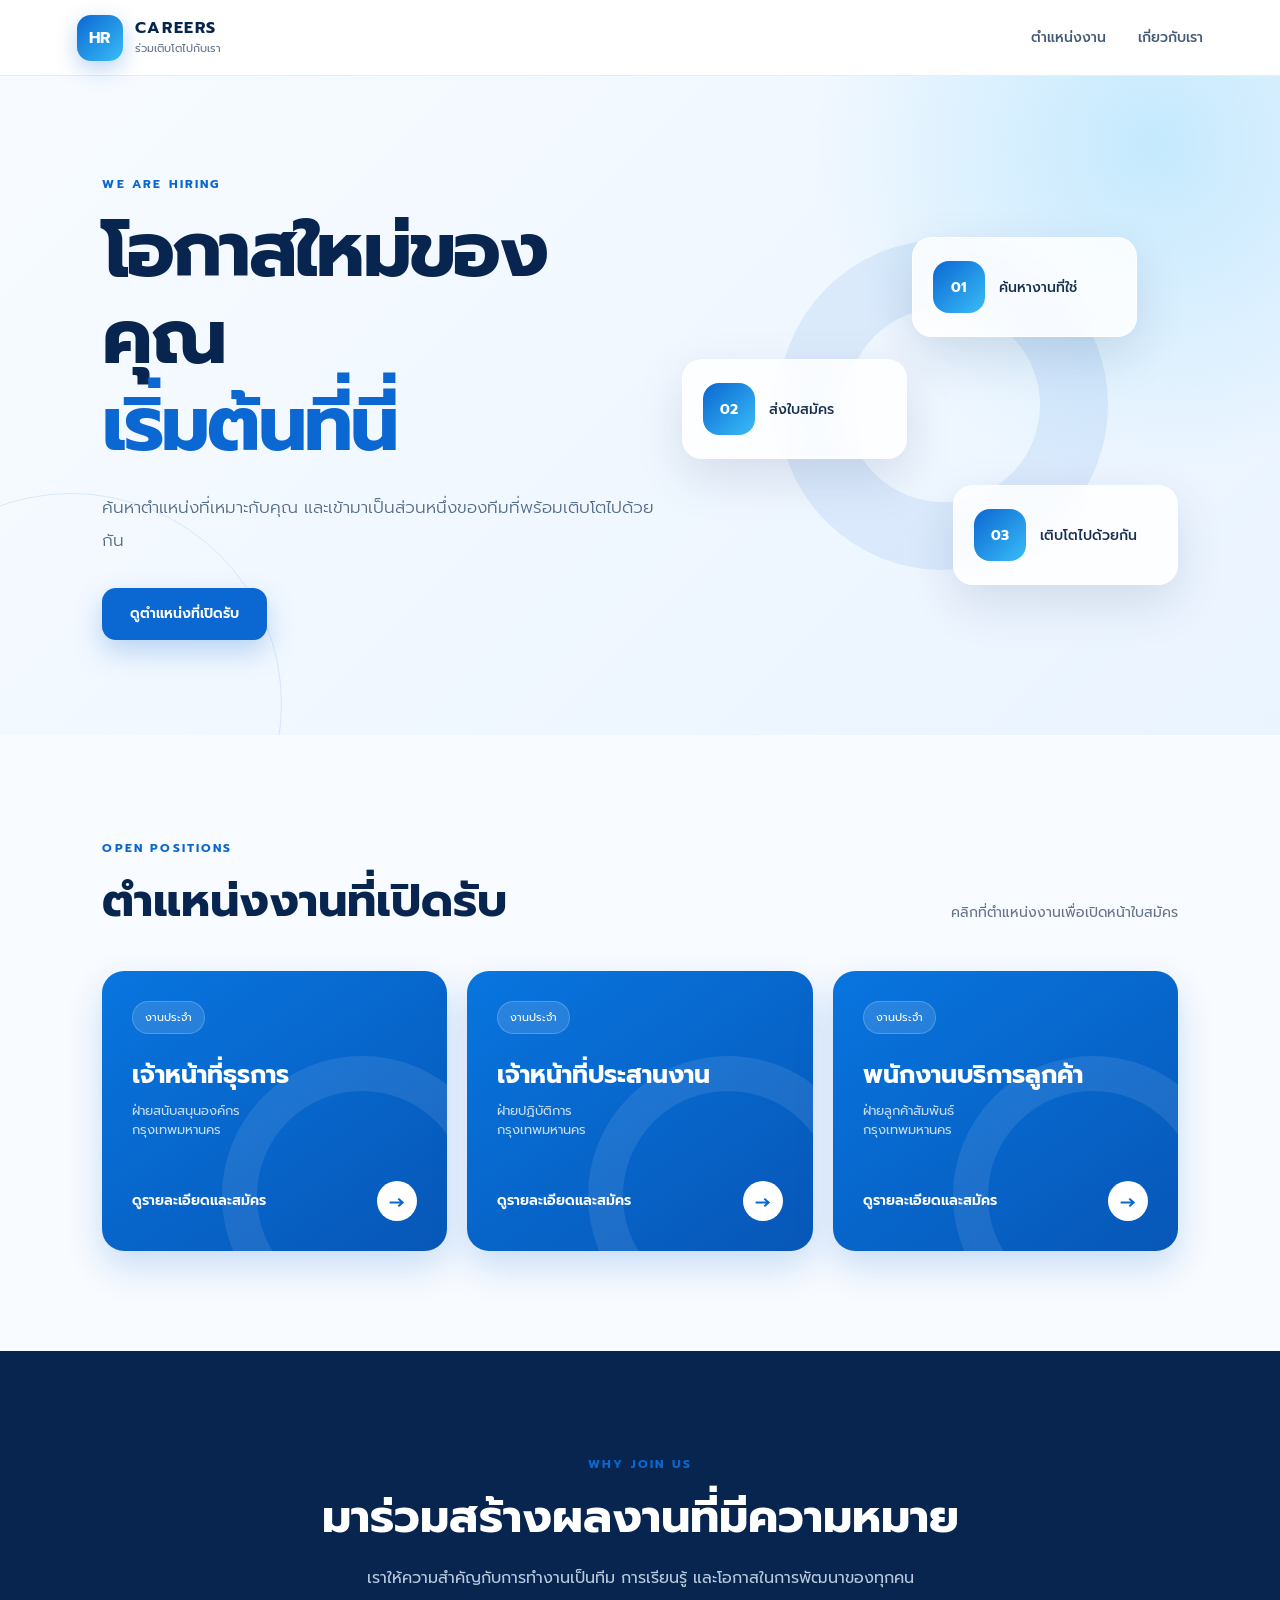
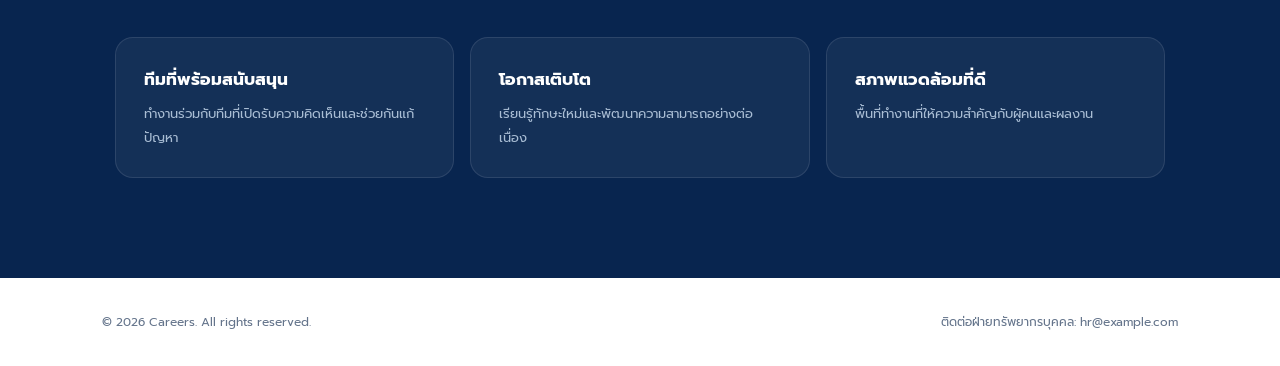
==== index.html @ 6c372742 "Add files via upload" ====
<!doctype html>
<html lang="th">
<head>
  <meta charset="UTF-8">
  <meta name="viewport" content="width=device-width, initial-scale=1.0">
  <meta name="description" content="เว็บไซต์ประกาศรับสมัครงาน">
  <title>ร่วมงานกับเรา</title>
  <link rel="preconnect" href="https://fonts.googleapis.com">
  <link rel="preconnect" href="https://fonts.gstatic.com" crossorigin>
  <link href="https://fonts.googleapis.com/css2?family=Prompt:wght@300;400;500;600;700&display=swap" rel="stylesheet">
  <link rel="stylesheet" href="styles.css">
</head>
<body>
  <header class="site-header">
    <a class="brand" href="#" aria-label="หน้าแรก">
      <span class="brand-mark">HR</span>
      <span class="brand-text">
        <strong>CAREERS</strong>
        <small>ร่วมเติบโตไปกับเรา</small>
      </span>
    </a>

    <nav aria-label="เมนูหลัก">
      <a href="#jobs">ตำแหน่งงาน</a>
      <a href="#about">เกี่ยวกับเรา</a>
    </nav>
  </header>

  <main>
    <section class="hero">
      <div class="hero-content">
        <span class="eyebrow">WE ARE HIRING</span>
        <h1>โอกาสใหม่ของคุณ<br><span>เริ่มต้นที่นี่</span></h1>
        <p>ค้นหาตำแหน่งที่เหมาะกับคุณ และเข้ามาเป็นส่วนหนึ่งของทีมที่พร้อมเติบโตไปด้วยกัน</p>
        <a class="primary-button" href="#jobs">ดูตำแหน่งที่เปิดรับ</a>
      </div>

      <div class="hero-art" aria-hidden="true">
        <div class="art-card art-card-one">
          <span class="art-icon">01</span>
          <span>ค้นหางานที่ใช่</span>
        </div>
        <div class="art-card art-card-two">
          <span class="art-icon">02</span>
          <span>ส่งใบสมัคร</span>
        </div>
        <div class="art-card art-card-three">
          <span class="art-icon">03</span>
          <span>เติบโตไปด้วยกัน</span>
        </div>
        <div class="art-circle"></div>
      </div>
    </section>

    <section class="jobs-section" id="jobs">
      <div class="section-heading">
        <div>
          <span class="eyebrow">OPEN POSITIONS</span>
          <h2>ตำแหน่งงานที่เปิดรับ</h2>
        </div>
        <p>คลิกที่ตำแหน่งงานเพื่อเปิดหน้าใบสมัคร</p>
      </div>

      <div class="job-grid" id="job-list" aria-live="polite"></div>
    </section>

    <section class="about-section" id="about">
      <span class="eyebrow">WHY JOIN US</span>
      <h2>มาร่วมสร้างผลงานที่มีความหมาย</h2>
      <p>เราให้ความสำคัญกับการทำงานเป็นทีม การเรียนรู้ และโอกาสในการพัฒนาของทุกคน</p>
      <div class="benefit-grid">
        <article>
          <strong>ทีมที่พร้อมสนับสนุน</strong>
          <p>ทำงานร่วมกับทีมที่เปิดรับความคิดเห็นและช่วยกันแก้ปัญหา</p>
        </article>
        <article>
          <strong>โอกาสเติบโต</strong>
          <p>เรียนรู้ทักษะใหม่และพัฒนาความสามารถอย่างต่อเนื่อง</p>
        </article>
        <article>
          <strong>สภาพแวดล้อมที่ดี</strong>
          <p>พื้นที่ทำงานที่ให้ความสำคัญกับผู้คนและผลงาน</p>
        </article>
      </div>
    </section>
  </main>

  <footer>
    <span>© <span id="current-year"></span> Careers. All rights reserved.</span>
    <span>ติดต่อฝ่ายทรัพยากรบุคคล: hr@example.com</span>
  </footer>

  <script src="script.js"></script>
</body>
</html>
---- styles.css ----
:root {
  --navy: #08254f;
  --blue: #0b67d1;
  --blue-light: #eaf4ff;
  --cyan: #39bdf8;
  --white: #ffffff;
  --text: #17304f;
  --muted: #64748b;
  --line: #dce8f5;
  --shadow: 0 18px 50px rgba(8, 37, 79, 0.12);
}

* {
  box-sizing: border-box;
}

html {
  scroll-behavior: smooth;
}

body {
  margin: 0;
  color: var(--text);
  background: #f8fbff;
  font-family: "Prompt", system-ui, sans-serif;
}

a {
  color: inherit;
  text-decoration: none;
}

.site-header {
  position: sticky;
  z-index: 20;
  top: 0;
  display: flex;
  align-items: center;
  justify-content: space-between;
  min-height: 76px;
  padding: 12px clamp(24px, 6vw, 96px);
  border-bottom: 1px solid rgba(220, 232, 245, 0.8);
  background: rgba(255, 255, 255, 0.9);
  backdrop-filter: blur(14px);
}

.brand {
  display: flex;
  align-items: center;
  gap: 12px;
}

.brand-mark {
  display: grid;
  width: 46px;
  height: 46px;
  place-items: center;
  border-radius: 14px;
  color: var(--white);
  background: linear-gradient(135deg, var(--blue), var(--cyan));
  font-weight: 700;
  letter-spacing: 0.04em;
  box-shadow: 0 8px 22px rgba(11, 103, 209, 0.28);
}

.brand-text {
  display: grid;
  line-height: 1.15;
}

.brand-text strong {
  color: var(--navy);
  letter-spacing: 0.1em;
}

.brand-text small {
  margin-top: 5px;
  color: var(--muted);
  font-size: 11px;
}

nav {
  display: flex;
  gap: 32px;
  color: #425a76;
  font-size: 14px;
  font-weight: 500;
}

nav a:hover {
  color: var(--blue);
}

.hero {
  position: relative;
  display: grid;
  min-height: 610px;
  padding: 95px clamp(24px, 8vw, 130px);
  overflow: hidden;
  grid-template-columns: 1.05fr 0.95fr;
  align-items: center;
  background:
    radial-gradient(circle at 90% 10%, rgba(57, 189, 248, 0.23), transparent 26%),
    linear-gradient(135deg, #f7fbff 0%, #eaf4ff 100%);
}

.hero::before {
  position: absolute;
  bottom: -180px;
  left: -140px;
  width: 420px;
  height: 420px;
  border: 1px solid rgba(11, 103, 209, 0.12);
  border-radius: 50%;
  content: "";
}

.hero-content {
  position: relative;
  z-index: 2;
  max-width: 680px;
}

.eyebrow {
  display: inline-block;
  margin-bottom: 14px;
  color: var(--blue);
  font-size: 12px;
  font-weight: 700;
  letter-spacing: 0.18em;
}

h1,
h2,
p {
  margin-top: 0;
}

h1 {
  margin-bottom: 24px;
  color: var(--navy);
  font-size: clamp(48px, 6vw, 82px);
  line-height: 1.13;
  letter-spacing: -0.035em;
}

h1 span {
  color: var(--blue);
}

.hero-content p {
  max-width: 580px;
  margin-bottom: 32px;
  color: #526a85;
  font-size: 17px;
  font-weight: 300;
  line-height: 1.9;
}

.primary-button {
  display: inline-flex;
  min-height: 52px;
  padding: 0 28px;
  align-items: center;
  justify-content: center;
  border-radius: 14px;
  color: var(--white);
  background: var(--blue);
  font-size: 14px;
  font-weight: 600;
  box-shadow: 0 12px 28px rgba(11, 103, 209, 0.25);
  transition: transform 160ms ease, box-shadow 160ms ease;
}

.primary-button:hover {
  transform: translateY(-2px);
  box-shadow: 0 16px 34px rgba(11, 103, 209, 0.32);
}

.hero-art {
  position: relative;
  min-height: 380px;
}

.art-circle {
  position: absolute;
  top: 50%;
  left: 54%;
  width: 330px;
  height: 330px;
  border: 68px solid rgba(11, 103, 209, 0.09);
  border-radius: 50%;
  transform: translate(-50%, -50%);
}

.art-card {
  position: absolute;
  z-index: 2;
  display: grid;
  width: 225px;
  min-height: 100px;
  padding: 20px;
  border: 1px solid rgba(255, 255, 255, 0.9);
  border-radius: 20px;
  background: rgba(255, 255, 255, 0.84);
  box-shadow: var(--shadow);
  backdrop-filter: blur(12px);
  grid-template-columns: 52px 1fr;
  align-items: center;
  gap: 14px;
  font-size: 14px;
  font-weight: 500;
}

.art-icon {
  display: grid;
  width: 52px;
  height: 52px;
  place-items: center;
  border-radius: 16px;
  color: var(--white);
  background: linear-gradient(135deg, var(--blue), var(--cyan));
  font-weight: 700;
}

.art-card-one {
  top: 22px;
  right: 8%;
}

.art-card-two {
  top: 144px;
  left: 3%;
}

.art-card-three {
  right: 0;
  bottom: 10px;
}

.jobs-section,
.about-section {
  padding: 100px clamp(24px, 8vw, 130px);
}

.section-heading {
  display: flex;
  margin-bottom: 40px;
  align-items: end;
  justify-content: space-between;
  gap: 24px;
}

h2 {
  margin-bottom: 0;
  color: var(--navy);
  font-size: clamp(30px, 4vw, 46px);
  line-height: 1.3;
}

.section-heading p {
  margin-bottom: 8px;
  color: var(--muted);
  font-size: 14px;
}

.job-grid {
  display: grid;
  grid-template-columns: repeat(3, minmax(0, 1fr));
  gap: 20px;
}

.job-card {
  position: relative;
  display: flex;
  min-height: 280px;
  padding: 30px;
  overflow: hidden;
  border-radius: 22px;
  color: var(--white);
  background: linear-gradient(145deg, #0875df 0%, #0757b7 100%);
  box-shadow: 0 16px 36px rgba(11, 103, 209, 0.2);
  flex-direction: column;
  transition: transform 180ms ease, box-shadow 180ms ease;
}

.job-card::after {
  position: absolute;
  right: -55px;
  bottom: -85px;
  width: 210px;
  height: 210px;
  border: 35px solid rgba(255, 255, 255, 0.09);
  border-radius: 50%;
  content: "";
}

.job-card:hover {
  transform: translateY(-6px);
  box-shadow: 0 24px 46px rgba(11, 103, 209, 0.28);
}

.job-type {
  align-self: flex-start;
  padding: 7px 12px;
  border: 1px solid rgba(255, 255, 255, 0.2);
  border-radius: 999px;
  background: rgba(255, 255, 255, 0.13);
  font-size: 11px;
}

.job-card h3 {
  margin: 24px 0 8px;
  font-size: 25px;
  line-height: 1.4;
}

.job-card p {
  margin-bottom: 24px;
  color: rgba(255, 255, 255, 0.78);
  font-size: 13px;
}

.job-link {
  position: relative;
  z-index: 2;
  display: flex;
  margin-top: auto;
  align-items: center;
  justify-content: space-between;
  font-size: 14px;
  font-weight: 600;
}

.job-arrow {
  display: grid;
  width: 40px;
  height: 40px;
  place-items: center;
  border-radius: 50%;
  color: var(--blue);
  background: var(--white);
  font-size: 20px;
}

.about-section {
  color: var(--white);
  background: var(--navy);
  text-align: center;
}

.about-section h2 {
  color: var(--white);
}

.about-section > p {
  max-width: 650px;
  margin: 18px auto 44px;
  color: #b9cbe0;
  line-height: 1.8;
}

.benefit-grid {
  display: grid;
  max-width: 1050px;
  margin: 0 auto;
  grid-template-columns: repeat(3, 1fr);
  gap: 16px;
}

.benefit-grid article {
  padding: 28px;
  border: 1px solid rgba(255, 255, 255, 0.1);
  border-radius: 18px;
  background: rgba(255, 255, 255, 0.05);
  text-align: left;
}

.benefit-grid strong {
  display: block;
  margin-bottom: 10px;
  font-size: 17px;
}

.benefit-grid p {
  margin-bottom: 0;
  color: #a9bdd4;
  font-size: 13px;
  line-height: 1.8;
}

footer {
  display: flex;
  min-height: 88px;
  padding: 24px clamp(24px, 8vw, 130px);
  align-items: center;
  justify-content: space-between;
  gap: 20px;
  color: var(--muted);
  background: var(--white);
  font-size: 12px;
}

@media (max-width: 920px) {
  .hero {
    grid-template-columns: 1fr;
  }

  .hero-art {
    margin-top: 50px;
  }

  .job-grid,
  .benefit-grid {
    grid-template-columns: 1fr 1fr;
  }
}

@media (max-width: 640px) {
  .site-header {
    min-height: 68px;
  }

  nav {
    display: none;
  }

  .hero {
    min-height: auto;
    padding-top: 70px;
    padding-bottom: 70px;
  }

  h1 {
    font-size: 47px;
  }

  .hero-art {
    display: none;
  }

  .jobs-section,
  .about-section {
    padding-top: 70px;
    padding-bottom: 70px;
  }

  .section-heading {
    align-items: flex-start;
    flex-direction: column;
  }

  .job-grid,
  .benefit-grid {
    grid-template-columns: 1fr;
  }

  .job-card {
    min-height: 250px;
  }

  footer {
    align-items: flex-start;
    flex-direction: column;
  }
}
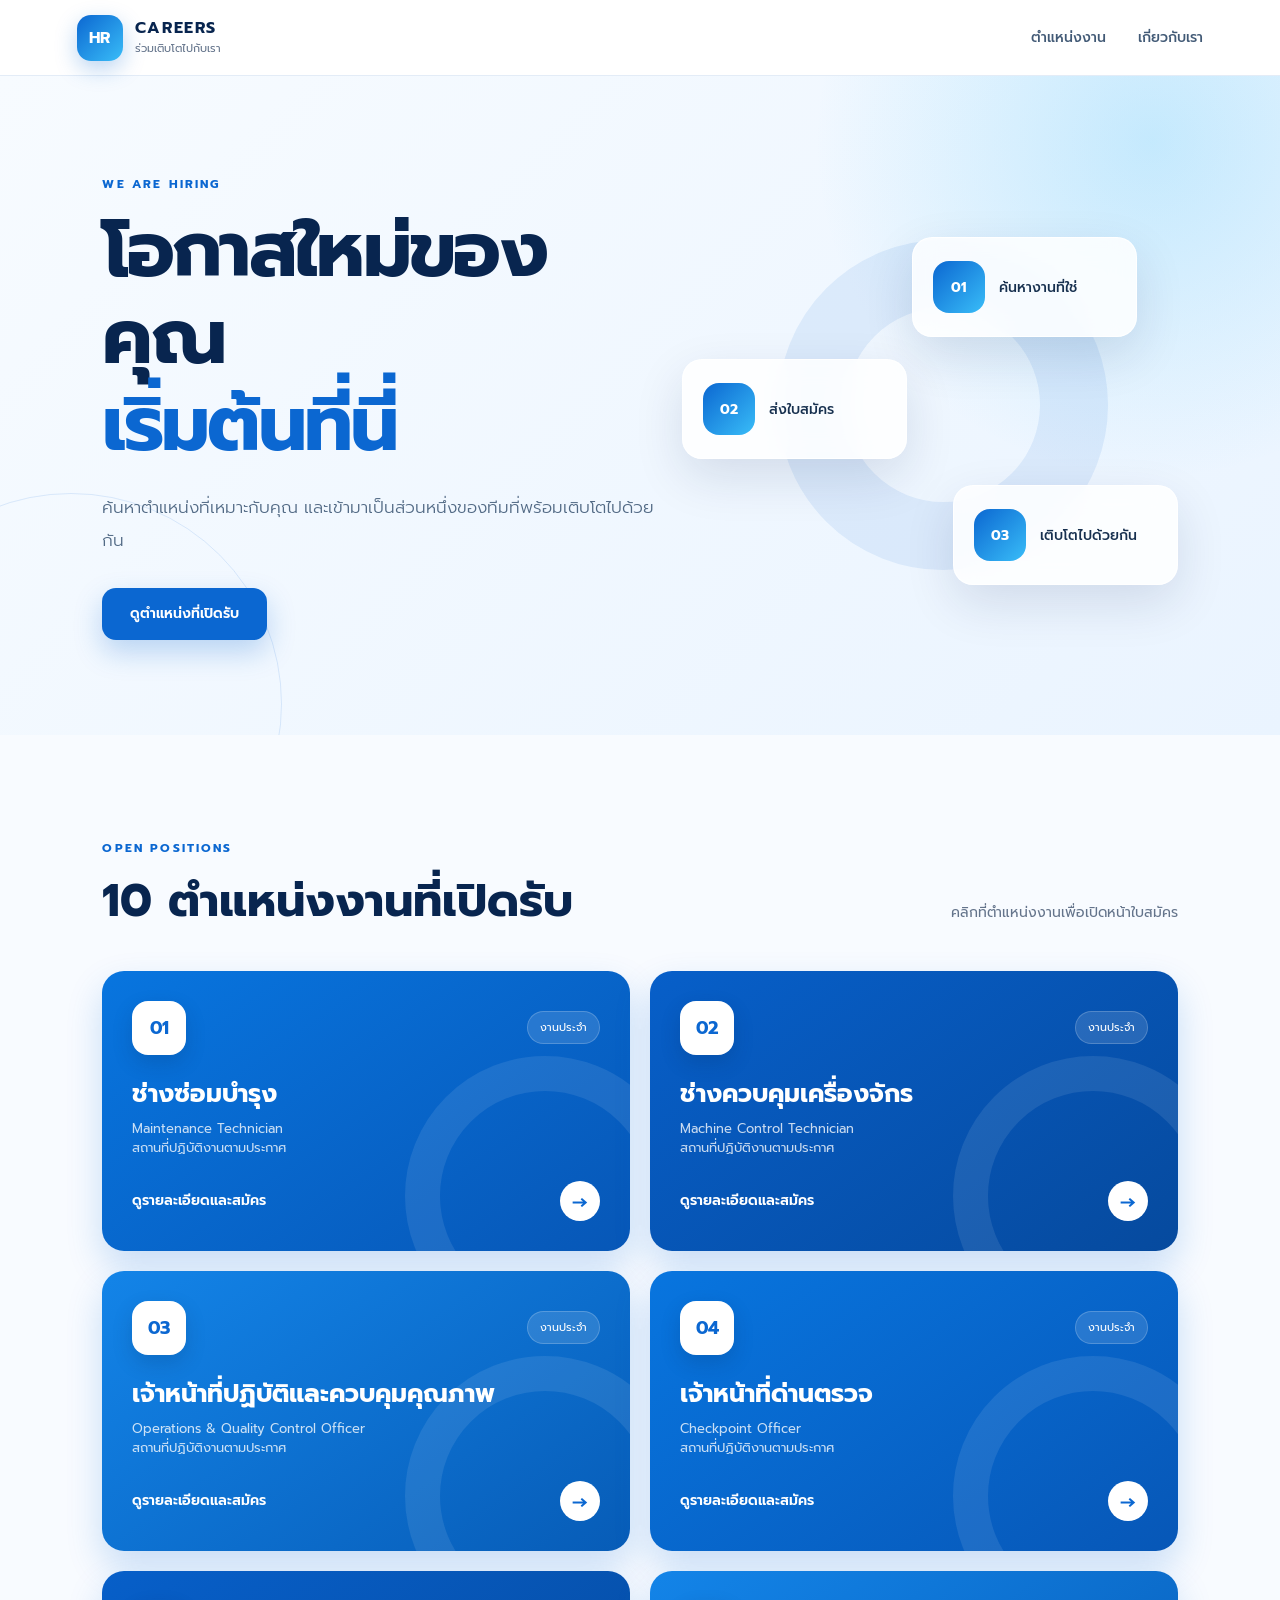
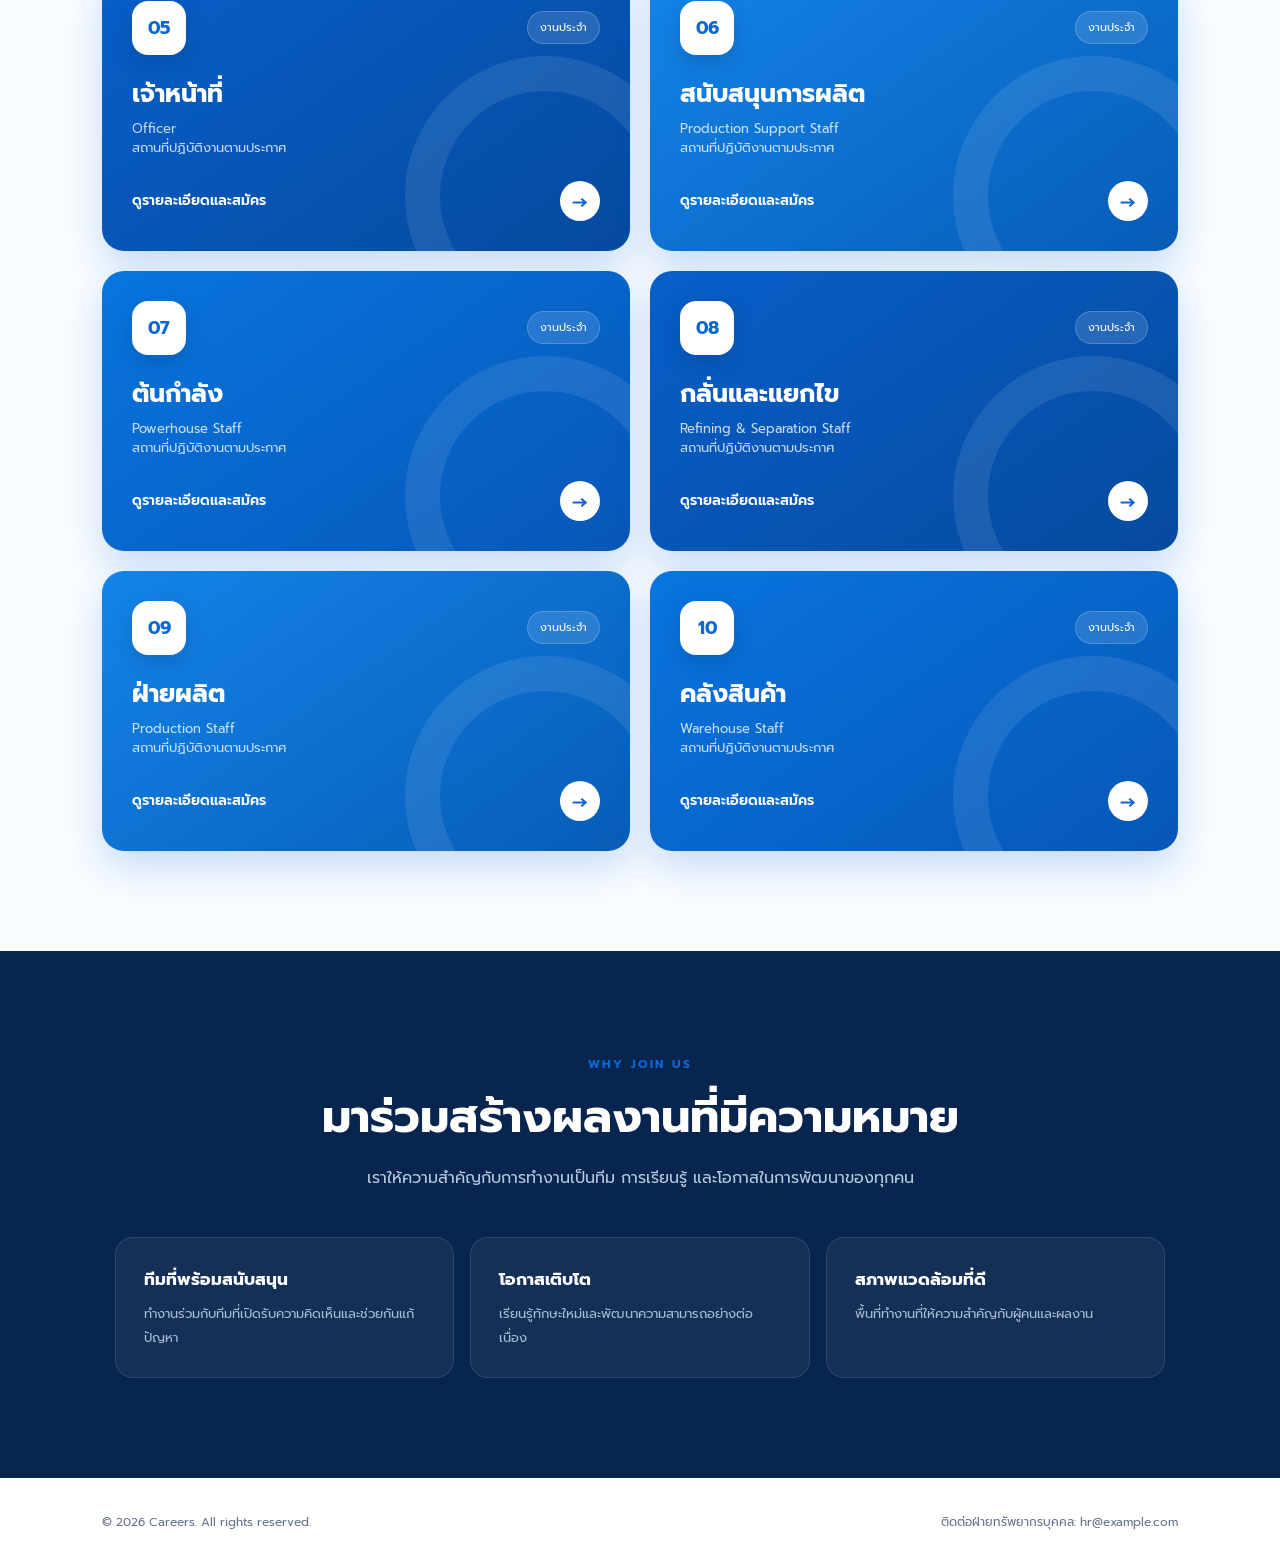
==== commit 88e1b5d7: "Add files via upload" ====
--- a/index.html
+++ b/index.html
@@ -56,7 +56,7 @@
       <div class="section-heading">
         <div>
           <span class="eyebrow">OPEN POSITIONS</span>
-          <h2>ตำแหน่งงานที่เปิดรับ</h2>
+          <h2>10 ตำแหน่งงานที่เปิดรับ</h2>
         </div>
         <p>คลิกที่ตำแหน่งงานเพื่อเปิดหน้าใบสมัคร</p>
       </div>
--- a/styles.css
+++ b/styles.css
@@ -266,14 +266,14 @@
 
 .job-grid {
   display: grid;
-  grid-template-columns: repeat(3, minmax(0, 1fr));
+  grid-template-columns: repeat(2, minmax(0, 1fr));
   gap: 20px;
 }
 
 .job-card {
   position: relative;
   display: flex;
-  min-height: 280px;
+  min-height: 270px;
   padding: 30px;
   overflow: hidden;
   border-radius: 22px;
@@ -282,6 +282,14 @@
   box-shadow: 0 16px 36px rgba(11, 103, 209, 0.2);
   flex-direction: column;
   transition: transform 180ms ease, box-shadow 180ms ease;
+}
+
+.job-card:nth-child(3n + 2) {
+  background: linear-gradient(145deg, #075fc9 0%, #064a9e 100%);
+}
+
+.job-card:nth-child(3n) {
+  background: linear-gradient(145deg, #1384e8 0%, #075cb7 100%);
 }
 
 .job-card::after {
@@ -300,8 +308,28 @@
   box-shadow: 0 24px 46px rgba(11, 103, 209, 0.28);
 }
 
+.job-card-top {
+  display: flex;
+  align-items: center;
+  justify-content: space-between;
+  gap: 14px;
+}
+
+.job-number {
+  display: grid;
+  width: 54px;
+  height: 54px;
+  place-items: center;
+  border: 1px solid rgba(255, 255, 255, 0.28);
+  border-radius: 16px;
+  color: var(--blue);
+  background: var(--white);
+  font-size: 18px;
+  font-weight: 700;
+  box-shadow: 0 8px 20px rgba(8, 37, 79, 0.18);
+}
+
 .job-type {
-  align-self: flex-start;
   padding: 7px 12px;
   border: 1px solid rgba(255, 255, 255, 0.2);
   border-radius: 999px;
@@ -310,7 +338,7 @@
 }
 
 .job-card h3 {
-  margin: 24px 0 8px;
+  margin: 22px 0 7px;
   font-size: 25px;
   line-height: 1.4;
 }
@@ -410,7 +438,6 @@
     margin-top: 50px;
   }
 
-  .job-grid,
   .benefit-grid {
     grid-template-columns: 1fr 1fr;
   }
